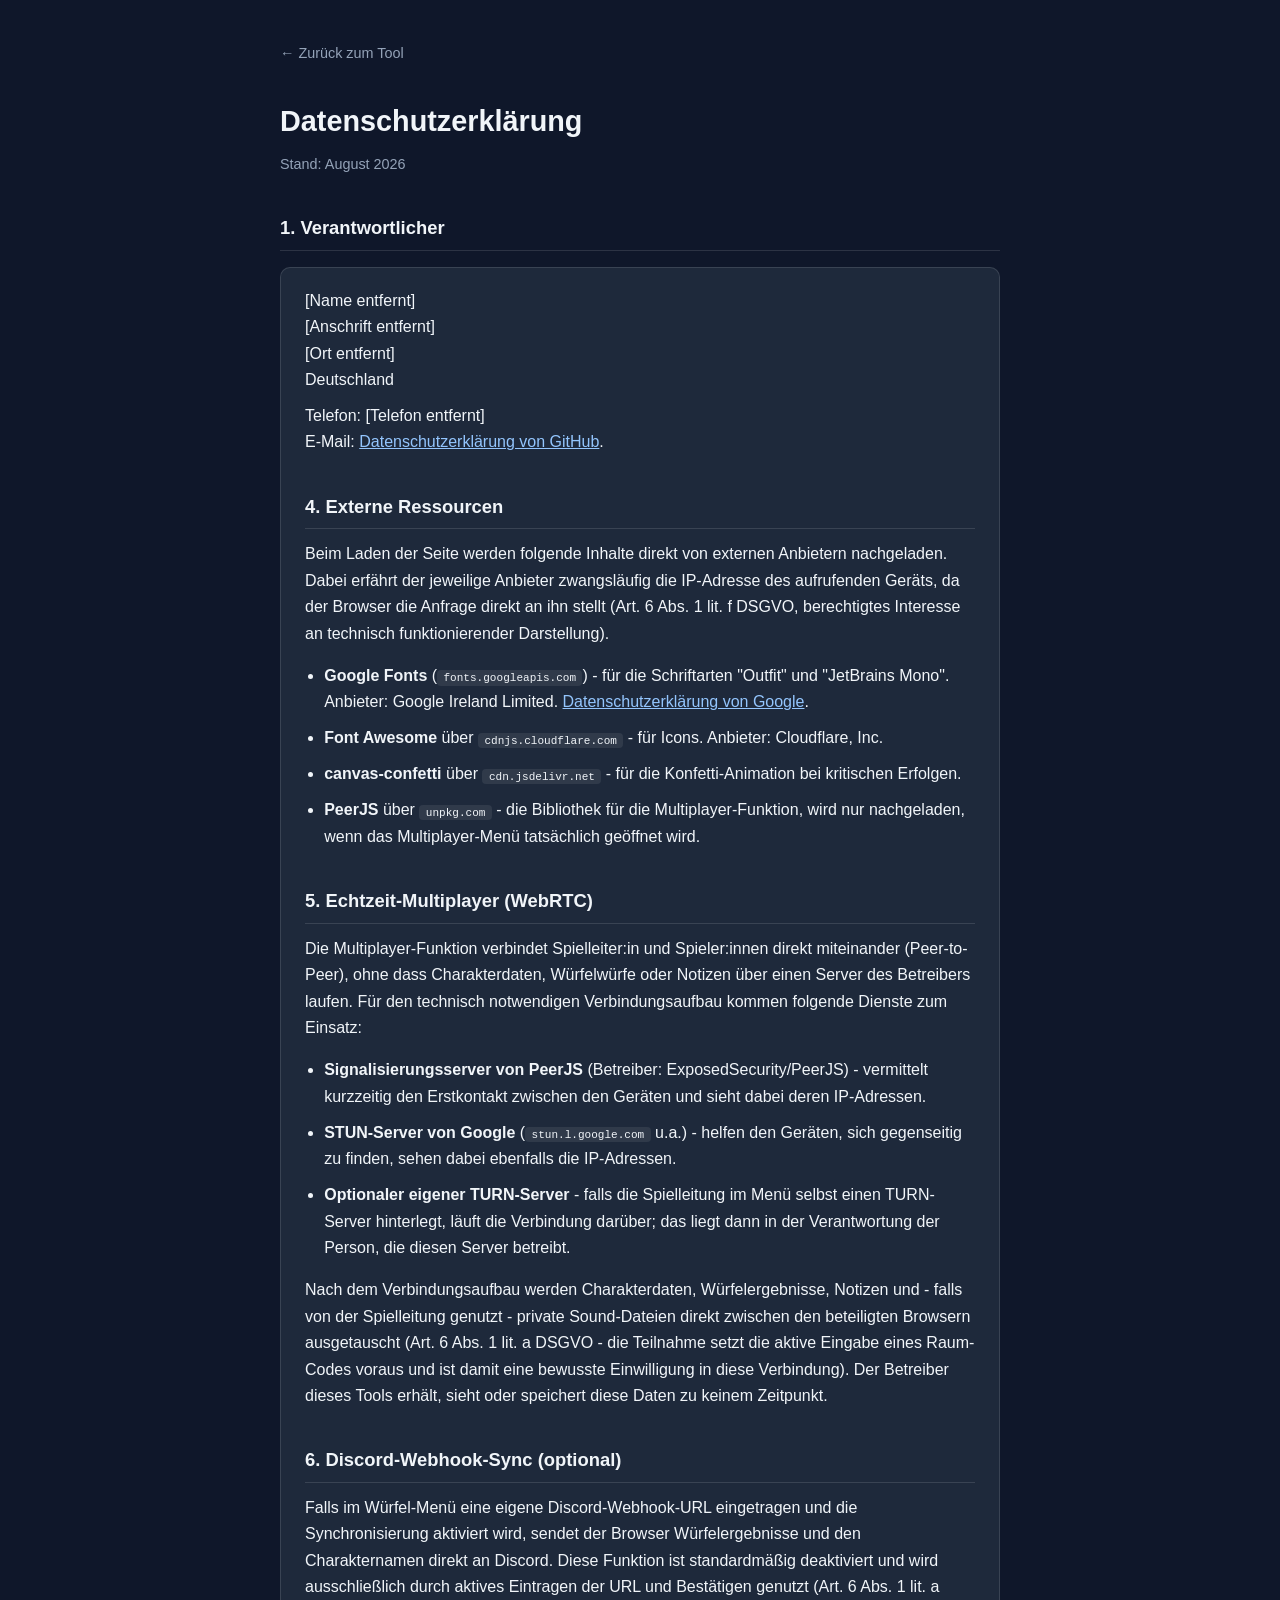
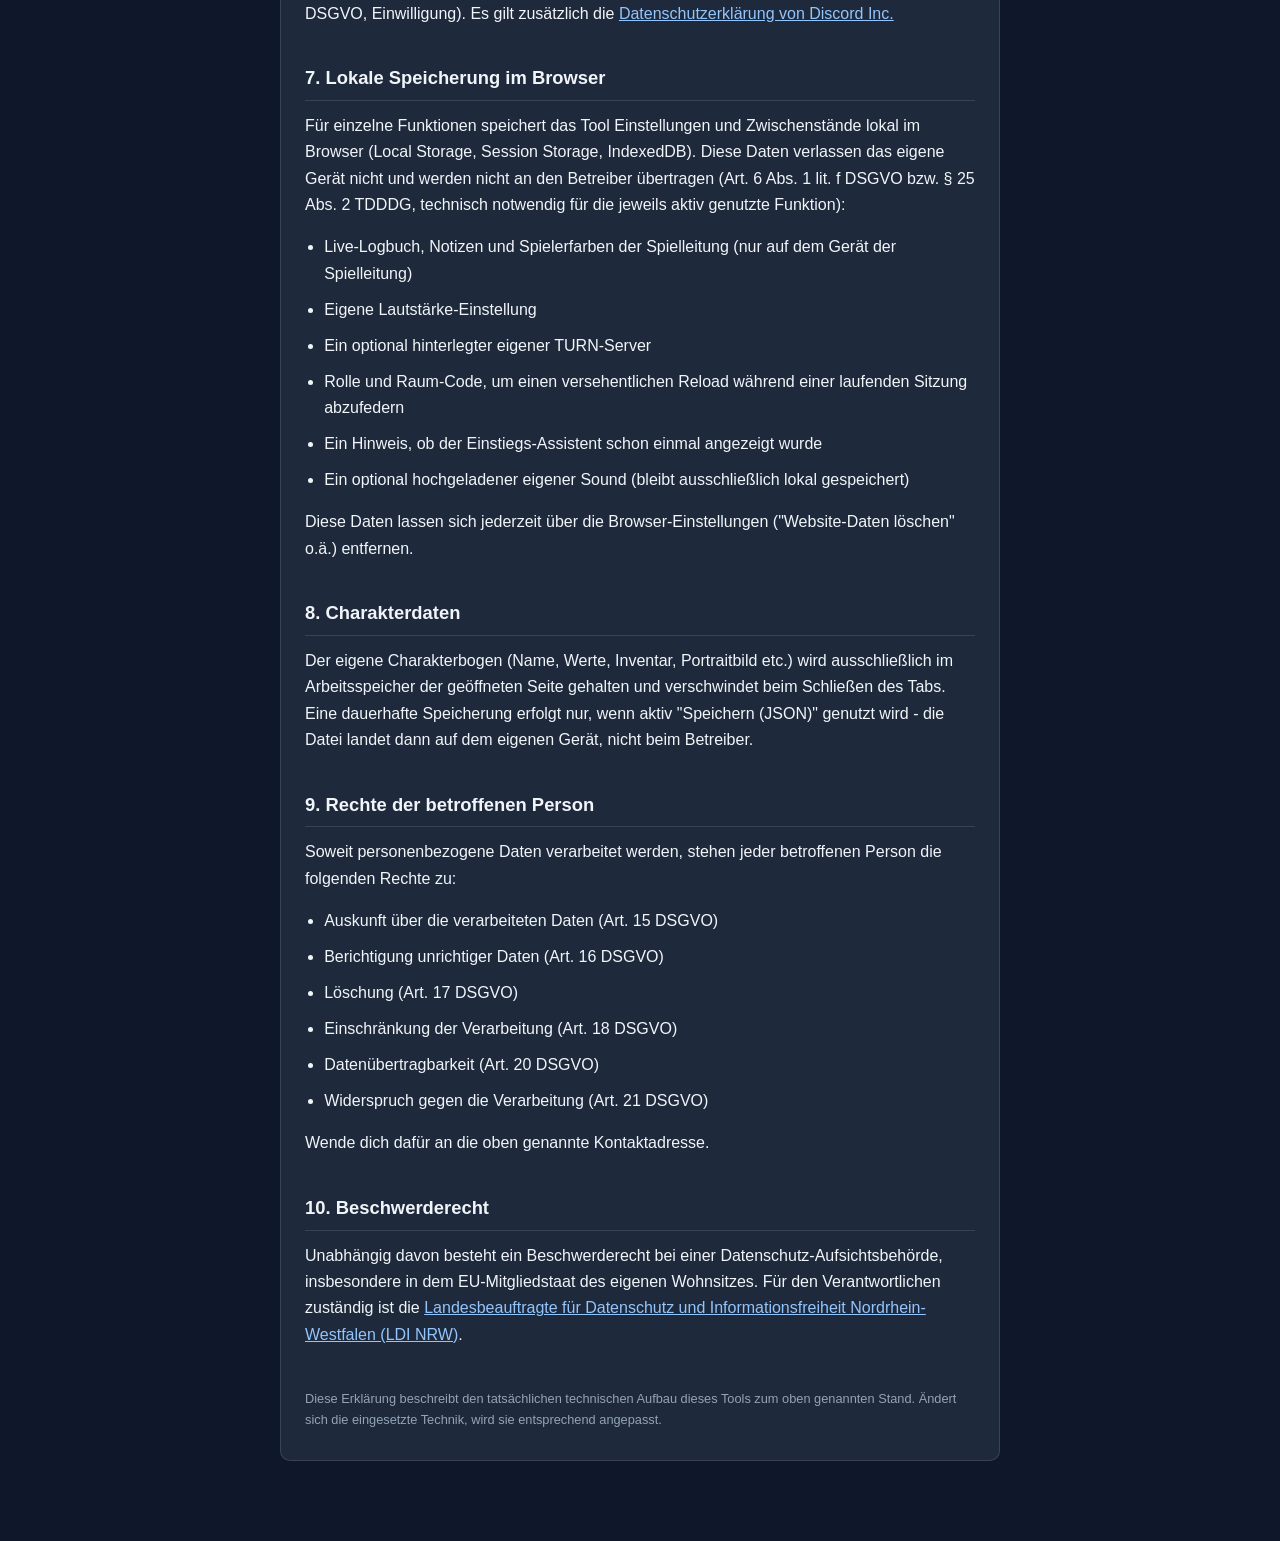
==== datenschutz.html @ 5b292ac9 "feat: Datenschutzerklärung ergänzen (Art. 13 DSGVO) Eigenständige datenschutz.html neben dem Impress" ====
<!DOCTYPE html>
<html lang="de">
<head>
<meta charset="UTF-8">
<meta name="viewport" content="width=device-width, initial-scale=1.0">
<meta name="robots" content="noindex, follow">
<title>Datenschutzerklärung</title>
<style>
    /*
        Eigenstaendige Datenschutz-Seite, gleiches Prinzip wie impressum.html:
        kein Bezug zu style.css oder den Theme-Variablen.

        WICHTIG bei Wiederverwendung in einem ANDEREN Projekt:
        Anders als das Impressum ist dieser Text technisch begruendet - er
        beschreibt, was DIESES Tool tatsaechlich laedt/verarbeitet (siehe
        Abschnitte "Externe Ressourcen" und "Echtzeit-Multiplayer"). Ein
        anderes Tool mit anderen Bibliotheken/CDNs braucht dafuer eine neue
        Bestandsaufnahme, nicht nur eine Kopie dieser Datei. Verantwortlicher,
        Rechte-Abschnitt und Struktur lassen sich uebernehmen, die konkreten
        Dienste in Abschnitt 3-6 muessen pro Projekt neu geprueft werden.
    */
    :root {
        --bg: #0f172a;
        --panel: #1e293b;
        --border: rgba(255, 255, 255, 0.12);
        --text: #f1f5f9;
        --text-muted: #94a3b8;
        --accent: #8b5cf6;
    }
    * { box-sizing: border-box; }
    body {
        margin: 0;
        min-height: 100vh;
        background: var(--bg);
        color: var(--text);
        font-family: 'Segoe UI', Roboto, Helvetica, Arial, sans-serif;
        line-height: 1.65;
        padding: 2.5rem 1.25rem 4rem;
    }
    .wrap { max-width: 720px; margin: 0 auto; }
    .back-link {
        display: inline-flex;
        align-items: center;
        gap: 0.4rem;
        color: var(--text-muted);
        text-decoration: none;
        font-size: 0.9rem;
        margin-bottom: 2rem;
    }
    .back-link:hover { color: var(--text); }
    h1 { font-size: 1.8rem; margin: 0 0 0.5rem; }
    .subtitle { color: var(--text-muted); font-size: 0.9rem; margin: 0 0 2rem; }
    h2 {
        font-size: 1.15rem;
        margin: 2.25rem 0 0.75rem;
        padding-bottom: 0.4rem;
        border-bottom: 1px solid var(--border);
    }
    h3 {
        font-size: 0.95rem;
        color: var(--accent);
        margin: 1.25rem 0 0.4rem;
    }
    p, li { margin: 0 0 0.6rem; }
    ul { padding-left: 1.2rem; }
    a { color: #93c5fd; }
    code {
        background: rgba(255,255,255,0.08);
        padding: 0.1rem 0.4rem;
        border-radius: 4px;
        font-size: 0.85em;
    }
    .box {
        background: var(--panel);
        border: 1px solid var(--border);
        border-radius: 10px;
        padding: 1.25rem 1.5rem;
        margin: 1rem 0;
    }
    .muted { color: var(--text-muted); font-size: 0.9rem; }
    footer { margin-top: 2.5rem; font-size: 0.8rem; color: var(--text-muted); }
</style>
</head>
<body>
    <div class="wrap">
        <a class="back-link" href="./index.html">&larr; Zurück zum Tool</a>

        <h1>Datenschutzerklärung</h1>
        <p class="subtitle">Stand: August 2026</p>

        <h2>1. Verantwortlicher</h2>
        <div class="box">
            <p>[Name entfernt]<br>
            [Anschrift entfernt]<br>
            [Ort entfernt]<br>
            Deutschland</p>
            <p>Telefon: [Telefon entfernt]<br>
            E-Mail: <a href="[E-Mail entfernt]</a></p>
        </div>

        <h2>2. Grundsätzliches</h2>
        <p>Dieses Tool läuft vollständig im Browser (clientseitig). Es gibt keinen eigenen Server, der Charakterdaten, Würfelergebnisse oder Notizen empfängt, speichert oder auswertet. Die Seite selbst wird kostenlos über GitHub Pages ausgeliefert. Es werden keine Analyse- oder Tracking-Tools eingesetzt, keine Werbung eingebunden und keine Cookies zu Analyse- oder Marketingzwecken gesetzt.</p>

        <h2>3. Hosting (GitHub Pages)</h2>
        <p>Diese Seite wird über GitHub Pages ausgeliefert, einem Dienst der GitHub, Inc. / GitHub B.V. Beim Aufruf der Seite verarbeitet GitHub als Hosting-Anbieter automatisch technische Zugriffsdaten (u.a. IP-Adresse, Datum und Uhrzeit des Zugriffs, angeforderte Datei, verwendeter Browser) in Server-Logs. Dies dient dem technischen Betrieb und der Absicherung der Auslieferung (Art. 6 Abs. 1 lit. f DSGVO, berechtigtes Interesse an einem funktionierenden und sicheren Betrieb). Näheres regelt die <a href="https://docs.github.com/site-policy/privacy-policies/github-general-privacy-statement" target="_blank" rel="noopener">Datenschutzerklärung von GitHub</a>.</p>

        <h2>4. Externe Ressourcen</h2>
        <p>Beim Laden der Seite werden folgende Inhalte direkt von externen Anbietern nachgeladen. Dabei erfährt der jeweilige Anbieter zwangsläufig die IP-Adresse des aufrufenden Geräts, da der Browser die Anfrage direkt an ihn stellt (Art. 6 Abs. 1 lit. f DSGVO, berechtigtes Interesse an technisch funktionierender Darstellung).</p>
        <ul>
            <li><strong>Google Fonts</strong> (<code>fonts.googleapis.com</code>) - für die Schriftarten "Outfit" und "JetBrains Mono". Anbieter: Google Ireland Limited. <a href="https://policies.google.com/privacy" target="_blank" rel="noopener">Datenschutzerklärung von Google</a>.</li>
            <li><strong>Font Awesome</strong> über <code>cdnjs.cloudflare.com</code> - für Icons. Anbieter: Cloudflare, Inc.</li>
            <li><strong>canvas-confetti</strong> über <code>cdn.jsdelivr.net</code> - für die Konfetti-Animation bei kritischen Erfolgen.</li>
            <li><strong>PeerJS</strong> über <code>unpkg.com</code> - die Bibliothek für die Multiplayer-Funktion, wird nur nachgeladen, wenn das Multiplayer-Menü tatsächlich geöffnet wird.</li>
        </ul>

        <h2>5. Echtzeit-Multiplayer (WebRTC)</h2>
        <p>Die Multiplayer-Funktion verbindet Spielleiter:in und Spieler:innen direkt miteinander (Peer-to-Peer), ohne dass Charakterdaten, Würfelwürfe oder Notizen über einen Server des Betreibers laufen. Für den technisch notwendigen Verbindungsaufbau kommen folgende Dienste zum Einsatz:</p>
        <ul>
            <li><strong>Signalisierungsserver von PeerJS</strong> (Betreiber: ExposedSecurity/PeerJS) - vermittelt kurzzeitig den Erstkontakt zwischen den Geräten und sieht dabei deren IP-Adressen.</li>
            <li><strong>STUN-Server von Google</strong> (<code>stun.l.google.com</code> u.a.) - helfen den Geräten, sich gegenseitig zu finden, sehen dabei ebenfalls die IP-Adressen.</li>
            <li><strong>Optionaler eigener TURN-Server</strong> - falls die Spielleitung im Menü selbst einen TURN-Server hinterlegt, läuft die Verbindung darüber; das liegt dann in der Verantwortung der Person, die diesen Server betreibt.</li>
        </ul>
        <p>Nach dem Verbindungsaufbau werden Charakterdaten, Würfelergebnisse, Notizen und - falls von der Spielleitung genutzt - private Sound-Dateien direkt zwischen den beteiligten Browsern ausgetauscht (Art. 6 Abs. 1 lit. a DSGVO - die Teilnahme setzt die aktive Eingabe eines Raum-Codes voraus und ist damit eine bewusste Einwilligung in diese Verbindung). Der Betreiber dieses Tools erhält, sieht oder speichert diese Daten zu keinem Zeitpunkt.</p>

        <h2>6. Discord-Webhook-Sync (optional)</h2>
        <p>Falls im Würfel-Menü eine eigene Discord-Webhook-URL eingetragen und die Synchronisierung aktiviert wird, sendet der Browser Würfelergebnisse und den Charakternamen direkt an Discord. Diese Funktion ist standardmäßig deaktiviert und wird ausschließlich durch aktives Eintragen der URL und Bestätigen genutzt (Art. 6 Abs. 1 lit. a DSGVO, Einwilligung). Es gilt zusätzlich die <a href="https://discord.com/privacy" target="_blank" rel="noopener">Datenschutzerklärung von Discord Inc.</a></p>

        <h2>7. Lokale Speicherung im Browser</h2>
        <p>Für einzelne Funktionen speichert das Tool Einstellungen und Zwischenstände lokal im Browser (Local Storage, Session Storage, IndexedDB). Diese Daten verlassen das eigene Gerät nicht und werden nicht an den Betreiber übertragen (Art. 6 Abs. 1 lit. f DSGVO bzw. § 25 Abs. 2 TDDDG, technisch notwendig für die jeweils aktiv genutzte Funktion):</p>
        <ul>
            <li>Live-Logbuch, Notizen und Spielerfarben der Spielleitung (nur auf dem Gerät der Spielleitung)</li>
            <li>Eigene Lautstärke-Einstellung</li>
            <li>Ein optional hinterlegter eigener TURN-Server</li>
            <li>Rolle und Raum-Code, um einen versehentlichen Reload während einer laufenden Sitzung abzufedern</li>
            <li>Ein Hinweis, ob der Einstiegs-Assistent schon einmal angezeigt wurde</li>
            <li>Ein optional hochgeladener eigener Sound (bleibt ausschließlich lokal gespeichert)</li>
        </ul>
        <p>Diese Daten lassen sich jederzeit über die Browser-Einstellungen ("Website-Daten löschen" o.ä.) entfernen.</p>

        <h2>8. Charakterdaten</h2>
        <p>Der eigene Charakterbogen (Name, Werte, Inventar, Portraitbild etc.) wird ausschließlich im Arbeitsspeicher der geöffneten Seite gehalten und verschwindet beim Schließen des Tabs. Eine dauerhafte Speicherung erfolgt nur, wenn aktiv "Speichern (JSON)" genutzt wird - die Datei landet dann auf dem eigenen Gerät, nicht beim Betreiber.</p>

        <h2>9. Rechte der betroffenen Person</h2>
        <p>Soweit personenbezogene Daten verarbeitet werden, stehen jeder betroffenen Person die folgenden Rechte zu:</p>
        <ul>
            <li>Auskunft über die verarbeiteten Daten (Art. 15 DSGVO)</li>
            <li>Berichtigung unrichtiger Daten (Art. 16 DSGVO)</li>
            <li>Löschung (Art. 17 DSGVO)</li>
            <li>Einschränkung der Verarbeitung (Art. 18 DSGVO)</li>
            <li>Datenübertragbarkeit (Art. 20 DSGVO)</li>
            <li>Widerspruch gegen die Verarbeitung (Art. 21 DSGVO)</li>
        </ul>
        <p>Wende dich dafür an die oben genannte Kontaktadresse.</p>

        <h2>10. Beschwerderecht</h2>
        <p>Unabhängig davon besteht ein Beschwerderecht bei einer Datenschutz-Aufsichtsbehörde, insbesondere in dem EU-Mitgliedstaat des eigenen Wohnsitzes. Für den Verantwortlichen zuständig ist die <a href="https://www.ldi.nrw.de/" target="_blank" rel="noopener">Landesbeauftragte für Datenschutz und Informationsfreiheit Nordrhein-Westfalen (LDI NRW)</a>.</p>

        <footer>
            <p>Diese Erklärung beschreibt den tatsächlichen technischen Aufbau dieses Tools zum oben genannten Stand. Ändert sich die eingesetzte Technik, wird sie entsprechend angepasst.</p>
        </footer>
    </div>
</body>
</html>
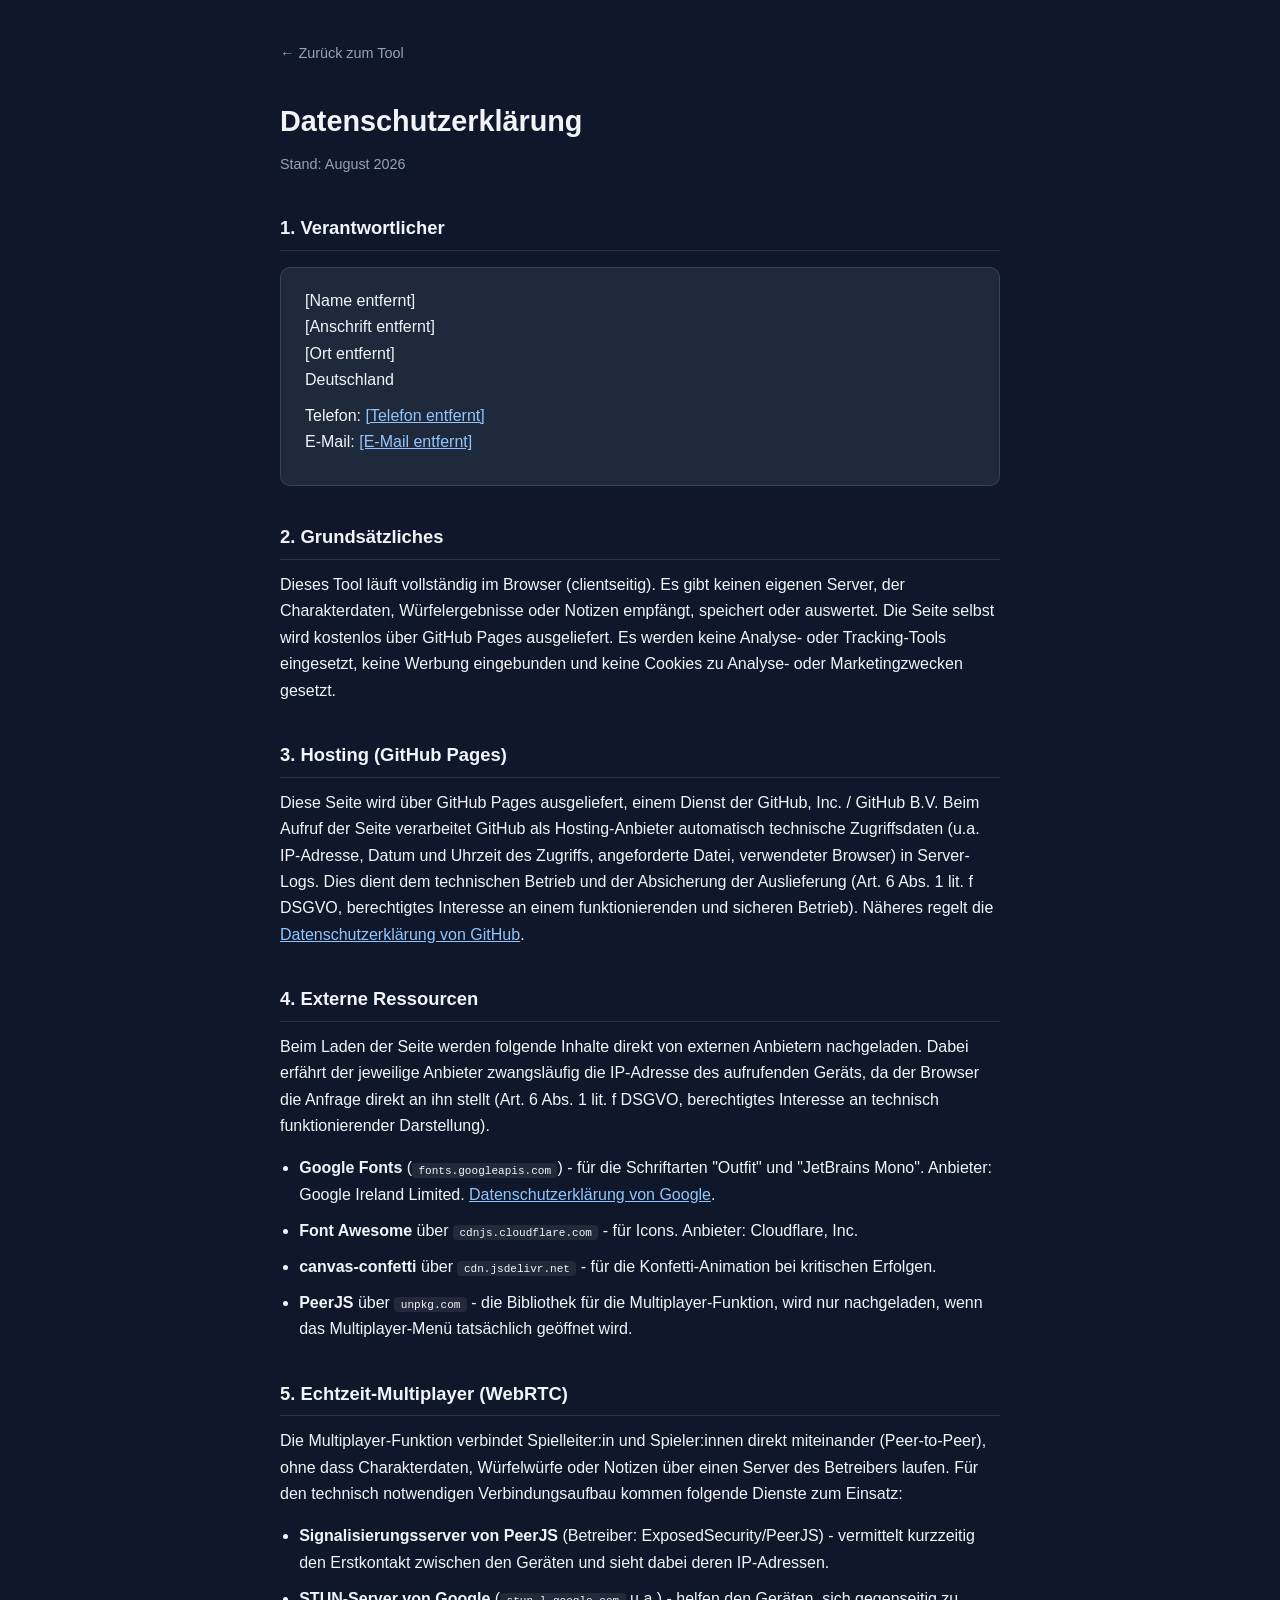
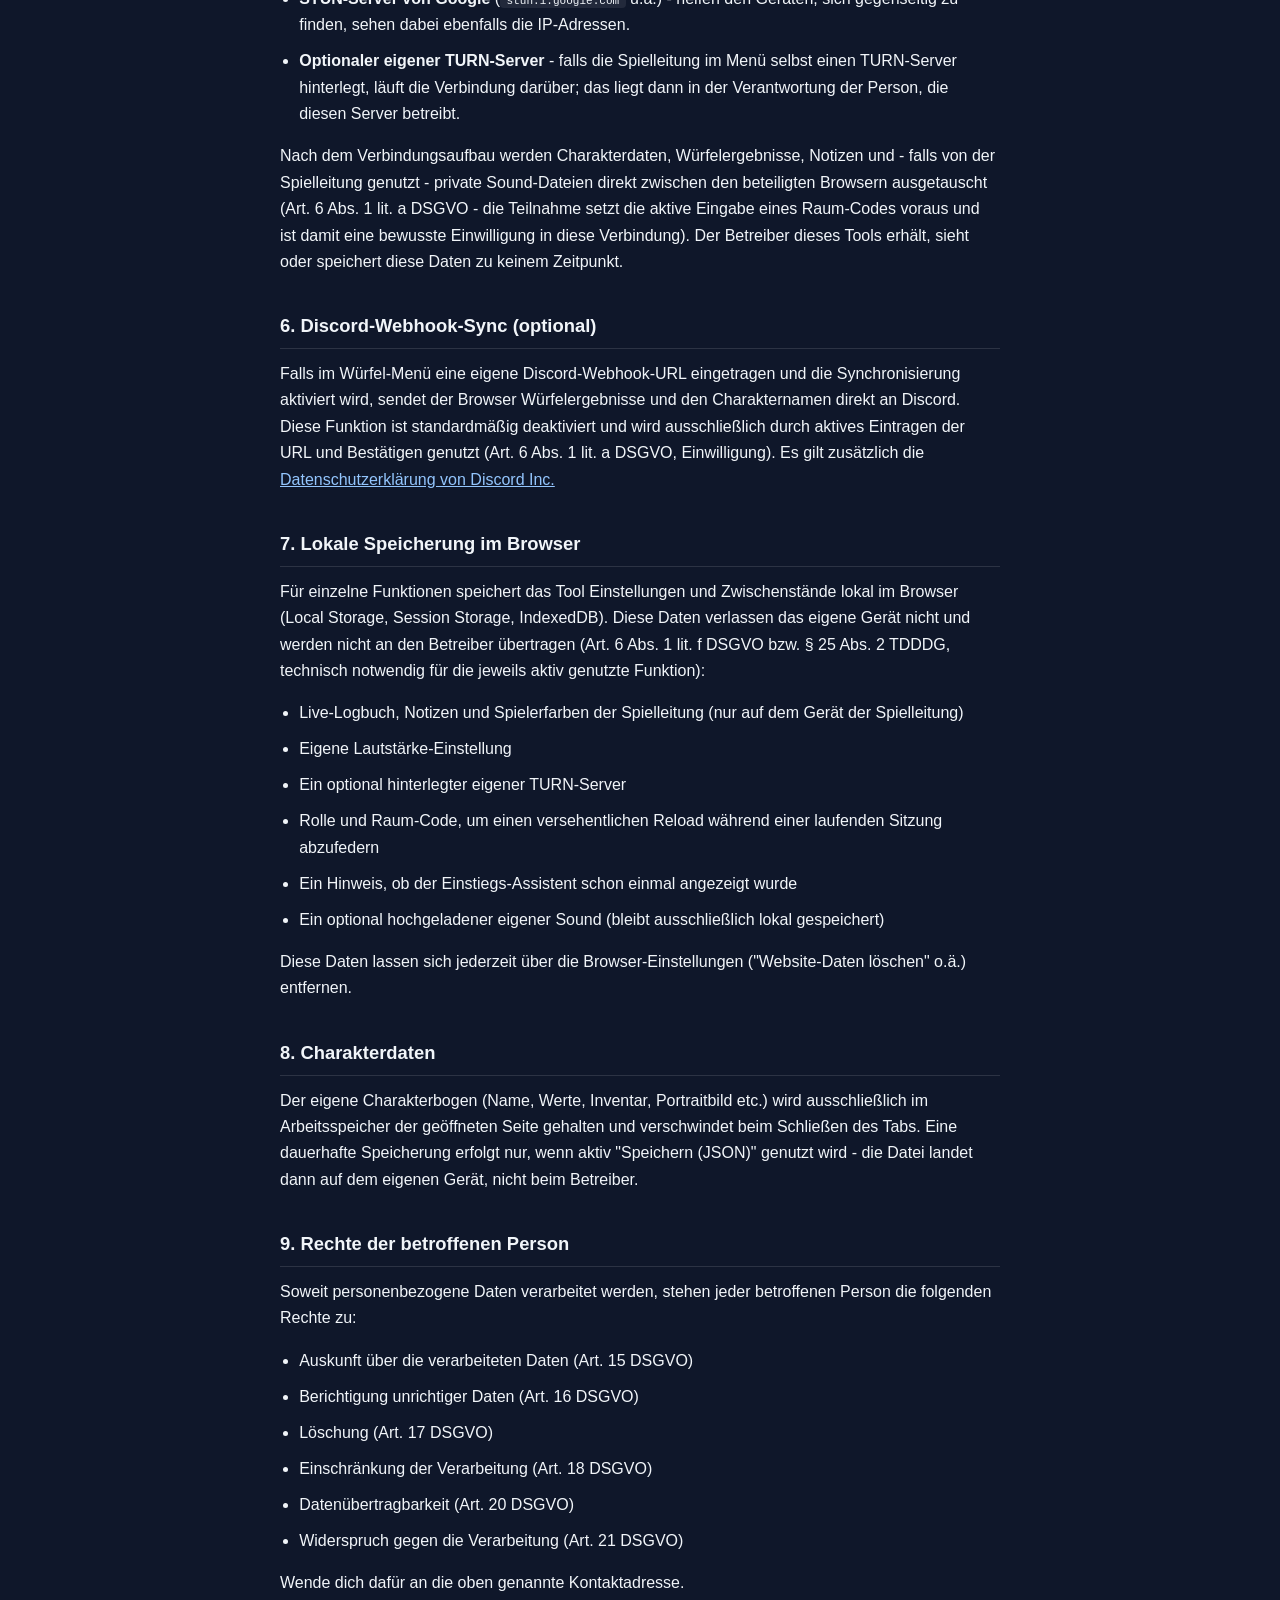
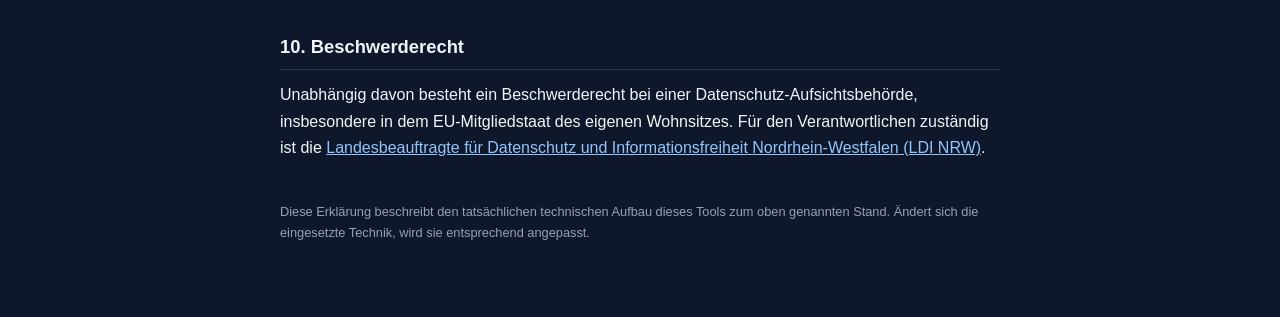
==== commit e27b4714: "fix: Telefon/E-Mail im Impressum vor einfachem Scraping schützen Telefonnummer und E-Mail-Adresse st" ====
--- a/datenschutz.html
+++ b/datenschutz.html
@@ -94,8 +94,8 @@
             [Anschrift entfernt]<br>
             [Ort entfernt]<br>
             Deutschland</p>
-            <p>Telefon: [Telefon entfernt]<br>
-            E-Mail: <a href="[E-Mail entfernt]</a></p>
+            <p>Telefon: <span id="phone-contact">[Telefon entfernt]</span><br>
+            E-Mail: <span id="email-contact">[E-Mail entfernt]</span></p>
         </div>
 
         <h2>2. Grundsätzliches</h2>
@@ -159,5 +159,25 @@
             <p>Diese Erklärung beschreibt den tatsächlichen technischen Aufbau dieses Tools zum oben genannten Stand. Ändert sich die eingesetzte Technik, wird sie entsprechend angepasst.</p>
         </footer>
     </div>
+
+    <script>
+        // Gleicher Schutz wie in impressum.html - siehe dort fuer die
+        // ausfuehrliche Begruendung. Ohne JavaScript bleibt die vollstaendige,
+        // lesbare Nummer/Adresse als Text sichtbar, nur ohne Klick-Funktion.
+        document.addEventListener('DOMContentLoaded', function () {
+            var emailEl = document.getElementById('email-contact');
+            if (emailEl) {
+                var email = emailEl.textContent.replace(' [at] ', '@');
+                emailEl.innerHTML = '<a href="mailto:' + email + '">' + email + '</a>';
+            }
+
+            var phoneEl = document.getElementById('phone-contact');
+            if (phoneEl) {
+                var display = phoneEl.textContent.replace(' [tel] ', ' ');
+                var dialable = '+49' + display.replace(/^0/, '').replace(/\s+/g, '');
+                phoneEl.innerHTML = '<a href="tel:' + dialable + '">' + display + '</a>';
+            }
+        });
+    </script>
 </body>
 </html>
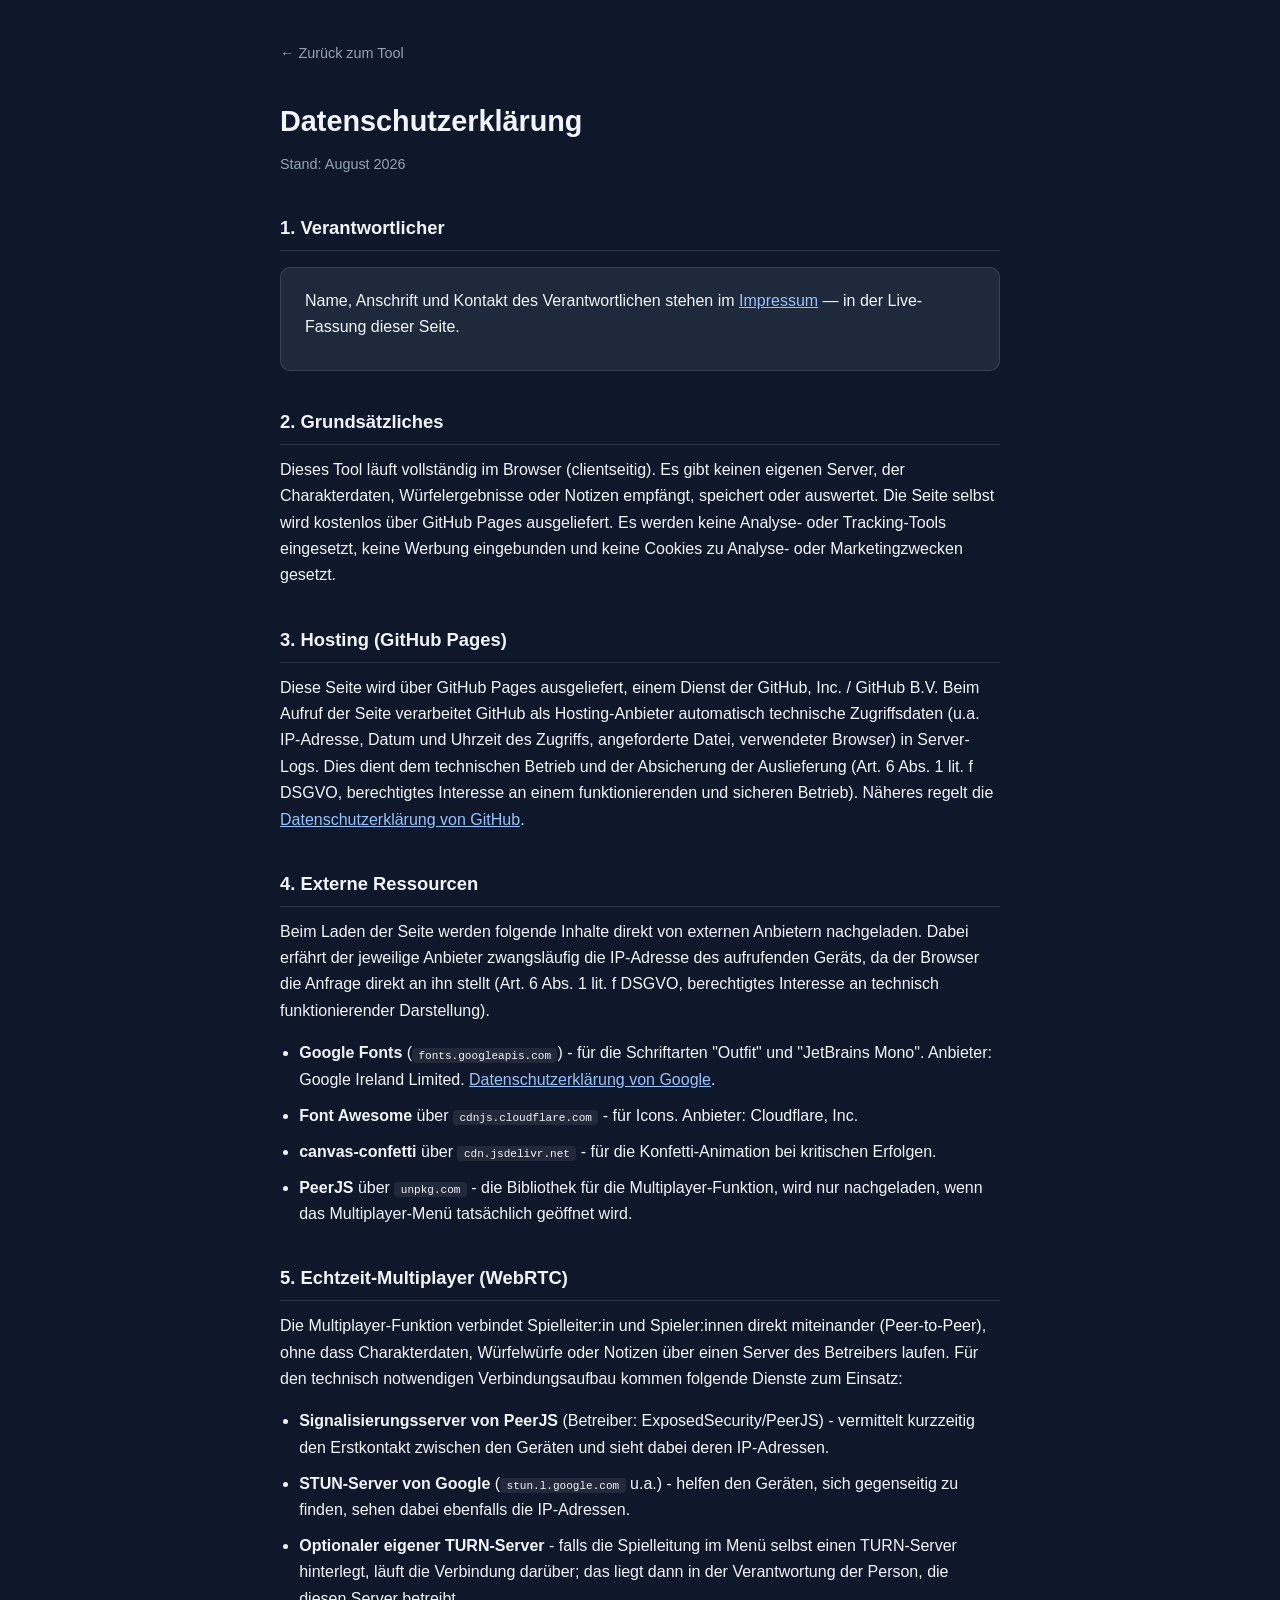
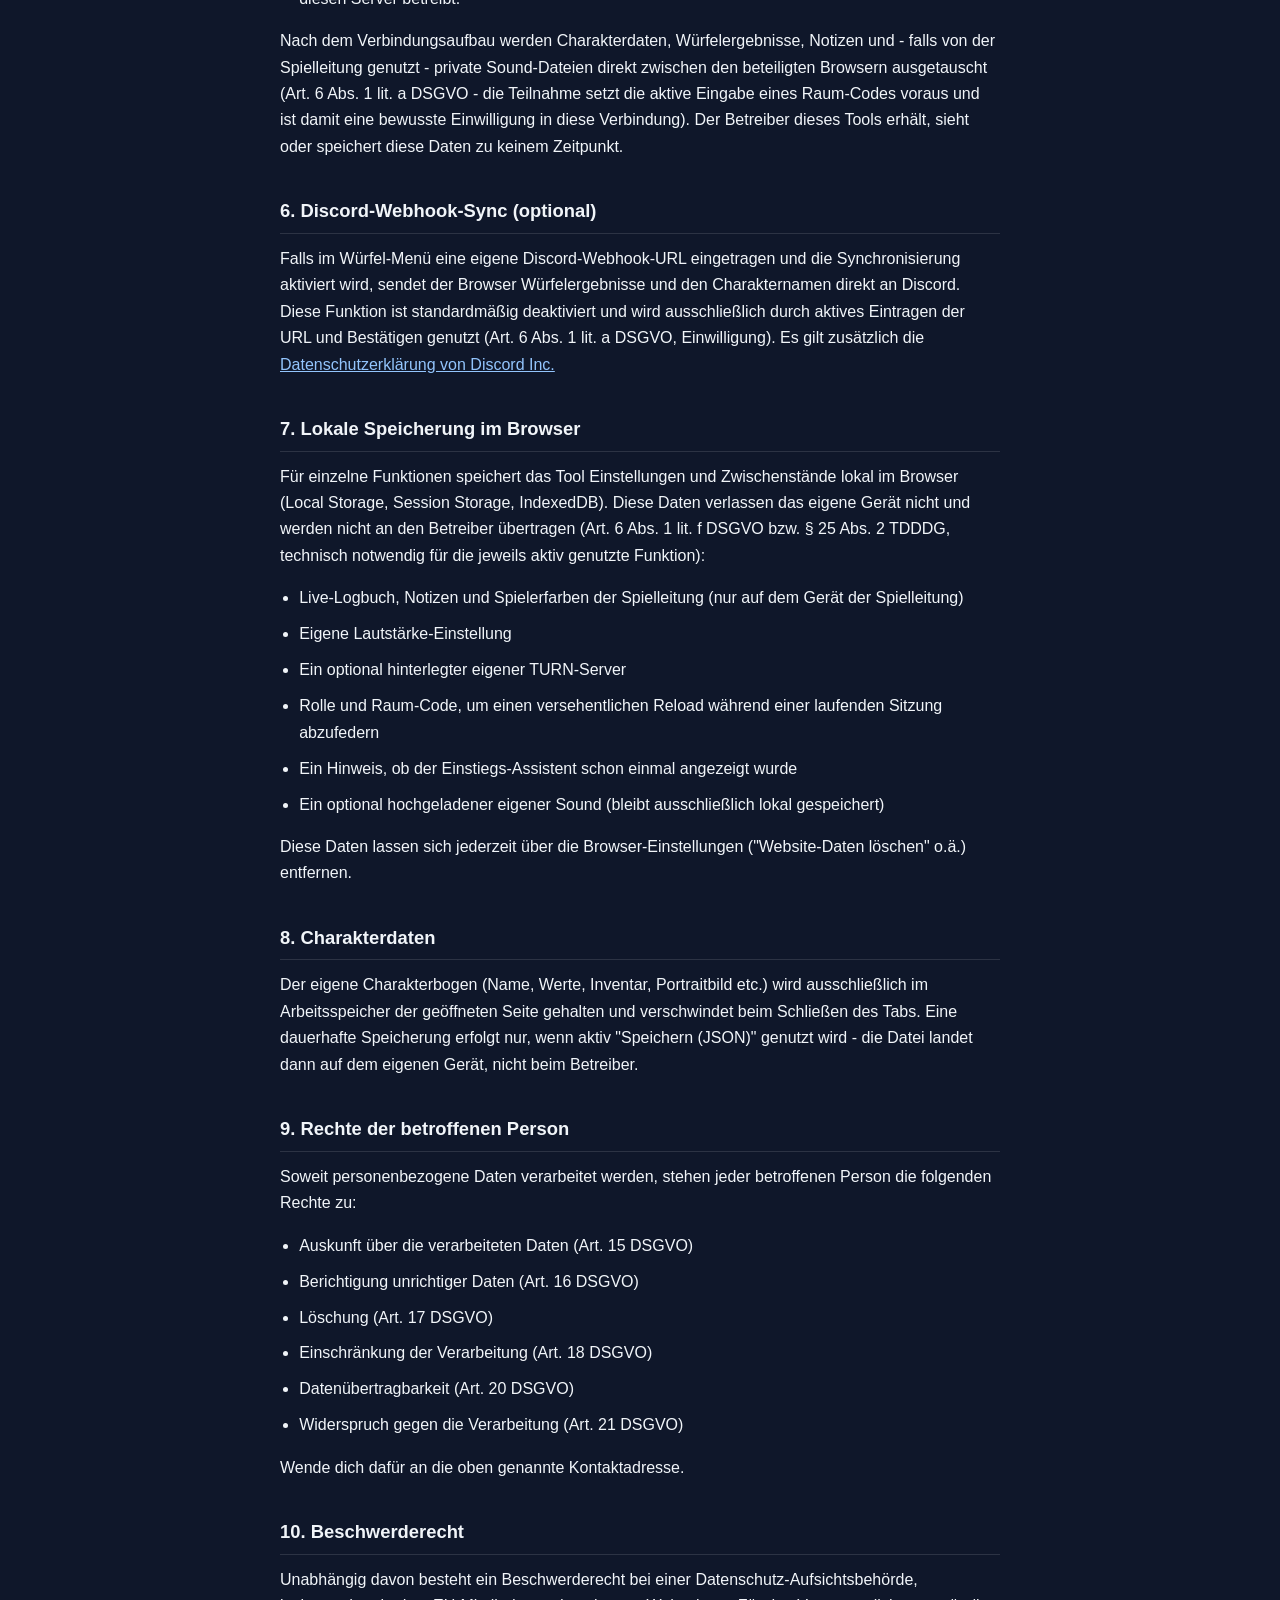
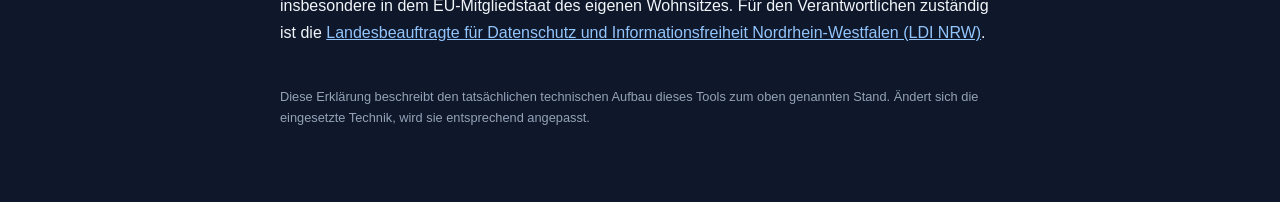
==== commit 087577e5: "Impressum-Kontakt aus dem Repo nehmen, Deployment via Actions Name, Anschrift, Telefon und E-Mail st" ====
--- a/datenschutz.html
+++ b/datenschutz.html
@@ -90,12 +90,10 @@
 
         <h2>1. Verantwortlicher</h2>
         <div class="box">
-            <p>[Name entfernt]<br>
-            [Anschrift entfernt]<br>
-            [Ort entfernt]<br>
-            Deutschland</p>
-            <p>Telefon: <span id="phone-contact">[Telefon entfernt]</span><br>
-            E-Mail: <span id="email-contact">[E-Mail entfernt]</span></p>
+            <!--KONTAKT:START-->
+            <p>Name, Anschrift und Kontakt des Verantwortlichen stehen im
+            <a href="impressum.html">Impressum</a> &mdash; in der Live-Fassung dieser Seite.</p>
+            <!--KONTAKT:END-->
         </div>
 
         <h2>2. Grundsätzliches</h2>
@@ -160,24 +158,34 @@
         </footer>
     </div>
 
+    <!--
+        Der Kontaktblock steht NICHT im Quelltext. Er wird beim GitHub-Pages-
+        Deployment aus dem Repo-Secret IMPRESSUM_KONTAKT eingesetzt (siehe
+        .github/workflows/deploy.yml). Das Skript baut nur um, was der
+        eingesetzte Block enthaelt, und hat selbst keine Kontaktdaten.
+    -->
     <script>
-        // Gleicher Schutz wie in impressum.html - siehe dort fuer die
-        // ausfuehrliche Begruendung. Ohne JavaScript bleibt die vollstaendige,
-        // lesbare Nummer/Adresse als Text sichtbar, nur ohne Klick-Funktion.
-        document.addEventListener('DOMContentLoaded', function () {
-            var emailEl = document.getElementById('email-contact');
-            if (emailEl) {
-                var email = emailEl.textContent.replace(' [at] ', '@');
-                emailEl.innerHTML = '<a href="mailto:' + email + '">' + email + '</a>';
+        (function () {
+            function alsLink(el, href, text) {
+                var a = document.createElement('a');
+                a.href = href;
+                a.textContent = text;
+                el.replaceChildren(a);
             }
-
-            var phoneEl = document.getElementById('phone-contact');
-            if (phoneEl) {
-                var display = phoneEl.textContent.replace(' [tel] ', ' ');
-                var dialable = '+49' + display.replace(/^0/, '').replace(/\s+/g, '');
-                phoneEl.innerHTML = '<a href="tel:' + dialable + '">' + display + '</a>';
-            }
-        });
+            document.querySelectorAll('.cx-mail').forEach(function (el) {
+                var adr = el.textContent
+                    .replace(/\s*\[\s*at\s*\]\s*/i, '@')
+                    .replace(/\s*\[\s*dot\s*\]\s*/i, '.')
+                    .replace(/\s+/g, '')
+                    .trim();
+                if (/^[^@\s]+@[^@\s]+\.[^@\s]+$/.test(adr)) alsLink(el, 'mailto:' + adr, adr);
+            });
+            document.querySelectorAll('.cx-tel').forEach(function (el) {
+                var ziffern = (el.textContent.match(/\d/g) || []).join('');
+                if (ziffern.length < 6) return;
+                alsLink(el, 'tel:+49' + ziffern.replace(/^0/, ''), ziffern.replace(/^(\d{4})(\d+)$/, '$1 $2'));
+            });
+        })();
     </script>
 </body>
 </html>
